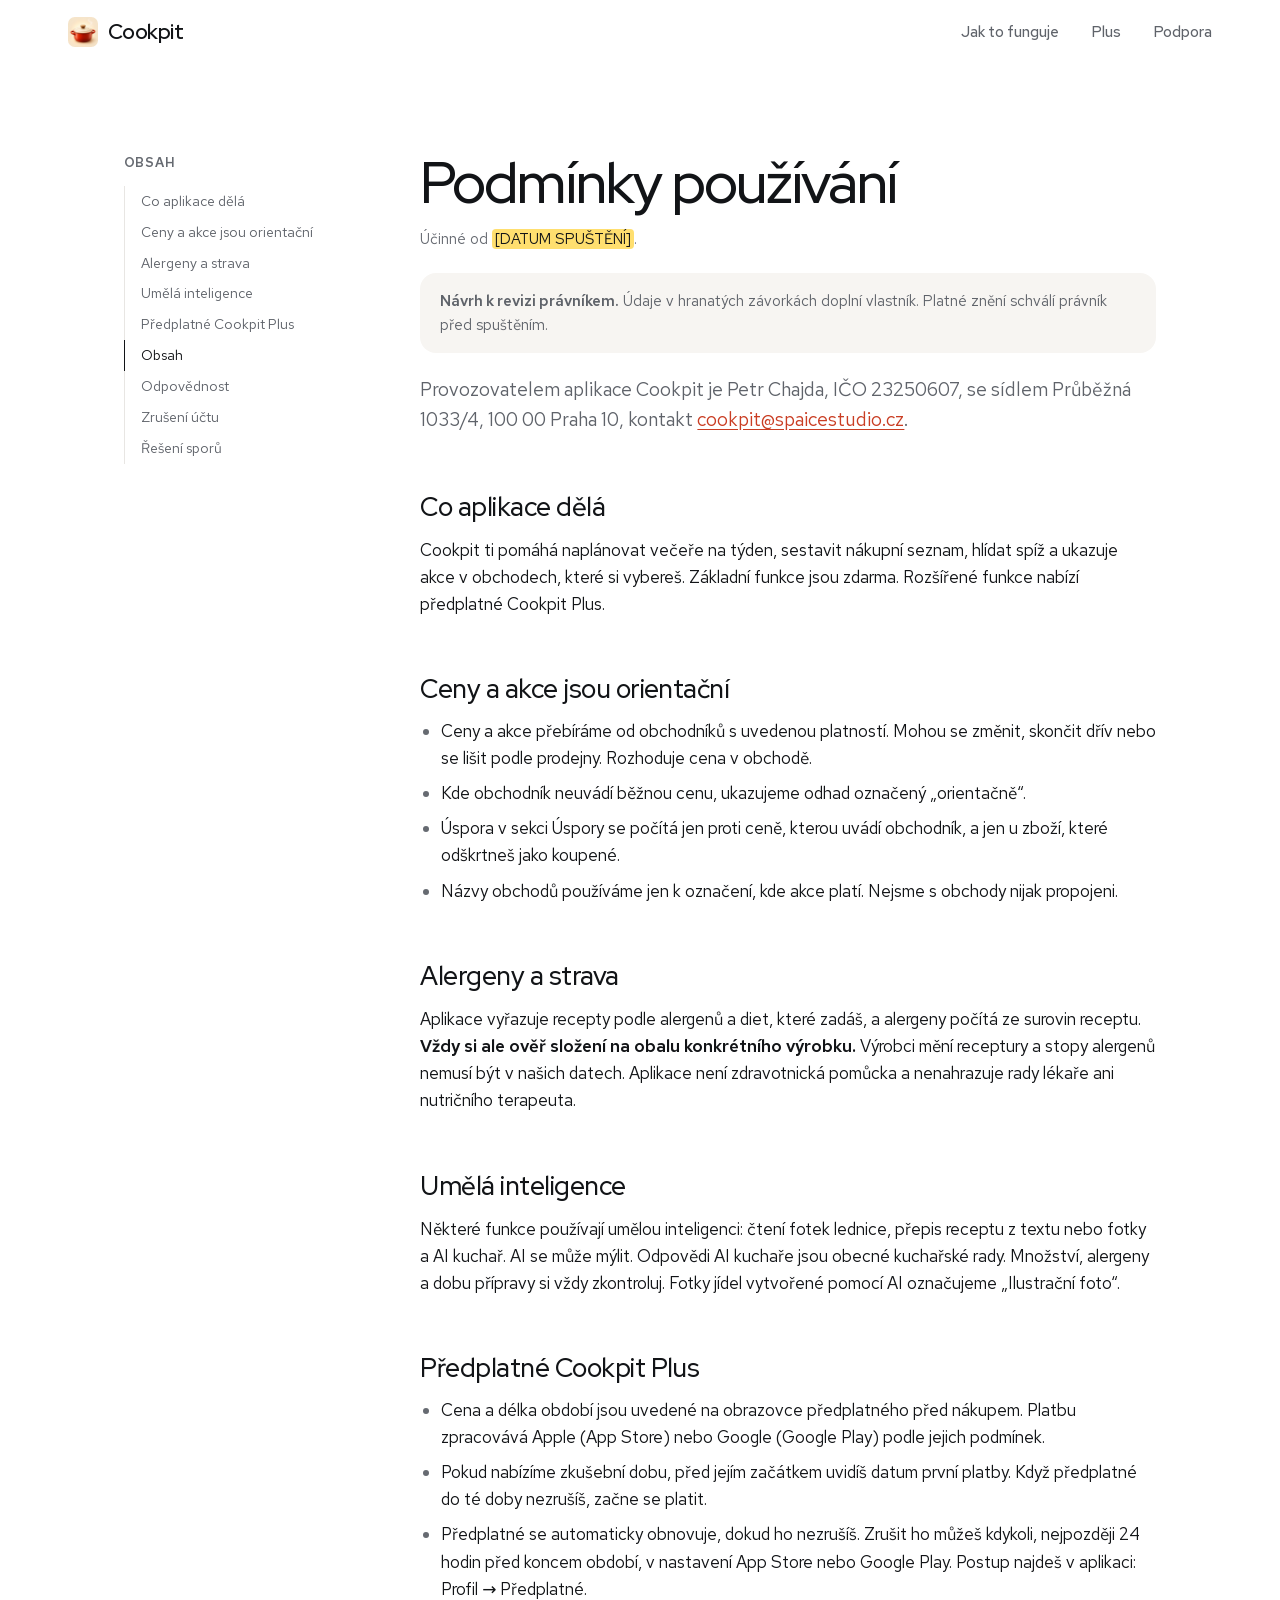
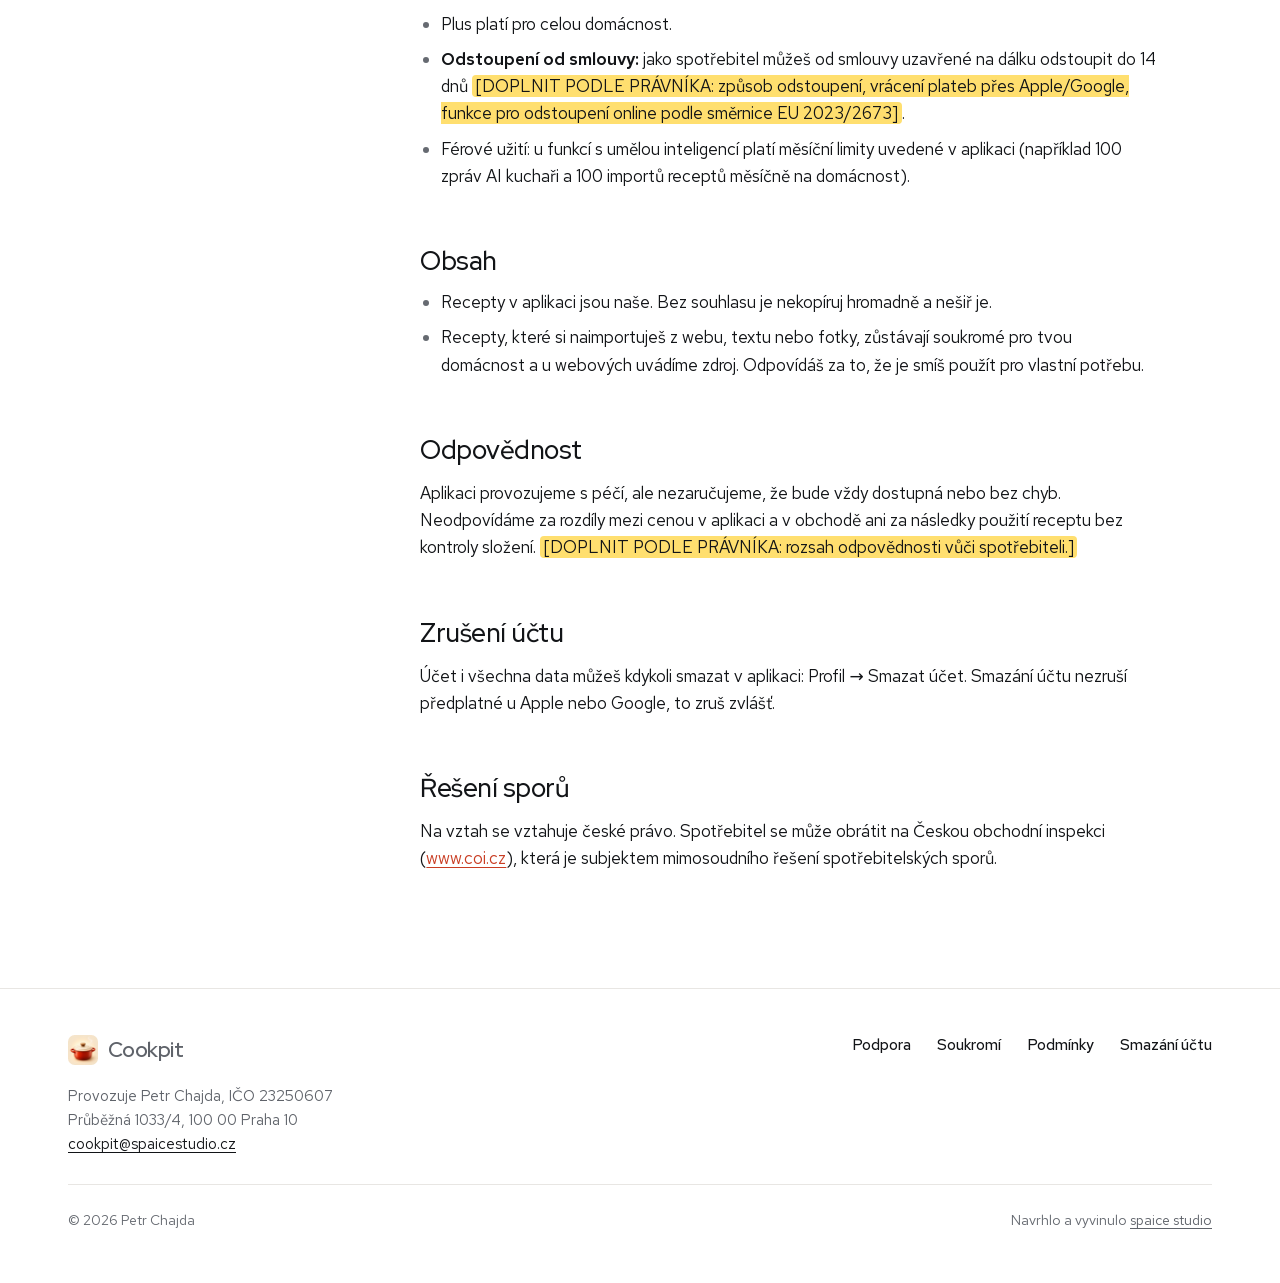
==== podminky/index.html @ e82338ad "Web Cookpitu připravený pro GitHub Pages Úvodní stránka, podpora, soukromí, podmínky, zrušení předpl" ====
<!doctype html>
<html lang="cs">
<head>
  <meta charset="utf-8">
  <meta name="viewport" content="width=device-width, initial-scale=1, viewport-fit=cover">
  <title>Podmínky používání | Cookpit</title>
  <meta name="description" content="Podmínky používání aplikace Cookpit a předplatného Plus.">
  <link rel="canonical" href="https://cookpit.spaicestudio.cz/podminky/">
  <meta name="theme-color" content="#ffffff" media="(prefers-color-scheme: light)">
  <meta name="theme-color" content="#0c0d0f" media="(prefers-color-scheme: dark)">
  <meta property="og:type" content="website">
  <meta property="og:locale" content="cs_CZ">
  <meta property="og:site_name" content="Cookpit">
  <meta property="og:title" content="Podmínky používání | Cookpit">
  <meta property="og:description" content="Podmínky používání aplikace Cookpit a předplatného Plus.">
  <meta property="og:url" content="https://cookpit.spaicestudio.cz/podminky/">
  <meta property="og:image" content="https://cookpit.spaicestudio.cz/assets/img/og.jpg">
  <meta property="og:image:width" content="1200">
  <meta property="og:image:height" content="630">
  <meta name="twitter:card" content="summary_large_image">
  <link rel="icon" href="/favicon.ico" sizes="48x48">
  <link rel="apple-touch-icon" href="/apple-touch-icon.png">
  <link rel="preload" href="/assets/fonts/red-hat-display-latin.woff2" as="font" type="font/woff2" crossorigin>
  <link rel="preload" href="/assets/fonts/red-hat-display-latin-ext.woff2" as="font" type="font/woff2" crossorigin>
  <link rel="stylesheet" href="/assets/css/site.css">
</head>
<body>
  <a class="skip" href="#obsah">Přeskočit na obsah</a>

  <header class="top" data-top>
    <div class="wrap top__in">
      <a class="brand" href="/" aria-label="Cookpit, úvod">
        <img src="/assets/img/app-icon.webp" alt="" width="30" height="30">
        <span>Cookpit</span>
      </a>
      <nav aria-label="Hlavní">
        <a class="hide-sm" href="/#jak">Jak to funguje</a>
        <a class="hide-sm" href="/#plus">Plus</a>
        <a href="/podpora/">Podpora</a>
      </nav>
    </div>
  </header>

  <main id="obsah" class="doc">
    <div class="wrap doc__grid">
      <nav class="toc" aria-label="Obsah stránky">
        <p class="label">Obsah</p>
        <ol><li><a href="#co-aplikace-dela">Co aplikace dělá</a></li><li><a href="#ceny-a-akce-jsou-orientacni">Ceny a akce jsou orientační</a></li><li><a href="#alergeny-a-strava">Alergeny a strava</a></li><li><a href="#umela-inteligence">Umělá inteligence</a></li><li><a href="#predplatne-cookpit-plus">Předplatné Cookpit Plus</a></li><li><a href="#obsah">Obsah</a></li><li><a href="#odpovednost">Odpovědnost</a></li><li><a href="#zruseni-uctu">Zrušení účtu</a></li><li><a href="#reseni-sporu">Řešení sporů</a></li></ol>
      </nav>
      <article>
        <h1>Podmínky používání</h1>
        <p class="meta">Účinné od <mark class="todo">[DATUM SPUŠTĚNÍ]</mark>.</p>
<aside class="draft"><strong>Návrh k revizi právníkem.</strong> Údaje v hranatých závorkách doplní vlastník. Platné znění schválí právník před spuštěním.</aside>
<p class="lead">Provozovatelem aplikace Cookpit je Petr Chajda, IČO 23250607, se sídlem Průběžná 1033/4, 100 00 Praha 10, kontakt <a href="mailto:cookpit@spaicestudio.cz">cookpit@spaicestudio.cz</a>.</p>
<h2 id="co-aplikace-dela">Co aplikace dělá</h2>
<p>Cookpit ti pomáhá naplánovat večeře na týden, sestavit nákupní seznam, hlídat spíž a ukazuje akce v obchodech, které si vybereš. Základní funkce jsou zdarma. Rozšířené funkce nabízí předplatné Cookpit Plus.</p>
<h2 id="ceny-a-akce-jsou-orientacni">Ceny a akce jsou orientační</h2>
<ul><li>Ceny a akce přebíráme od obchodníků s uvedenou platností. Mohou se změnit, skončit dřív nebo se lišit podle prodejny. Rozhoduje cena v obchodě.</li><li>Kde obchodník neuvádí běžnou cenu, ukazujeme odhad označený „orientačně“.</li><li>Úspora v sekci Úspory se počítá jen proti ceně, kterou uvádí obchodník, a jen u zboží, které odškrtneš jako koupené.</li><li>Názvy obchodů používáme jen k označení, kde akce platí. Nejsme s obchody nijak propojeni.</li></ul>
<h2 id="alergeny-a-strava">Alergeny a strava</h2>
<p>Aplikace vyřazuje recepty podle alergenů a diet, které zadáš, a alergeny počítá ze surovin receptu. <strong>Vždy si ale ověř složení na obalu konkrétního výrobku.</strong> Výrobci mění receptury a stopy alergenů nemusí být v našich datech. Aplikace není zdravotnická pomůcka a nenahrazuje rady lékaře ani nutričního terapeuta.</p>
<h2 id="umela-inteligence">Umělá inteligence</h2>
<p>Některé funkce používají umělou inteligenci: čtení fotek lednice, přepis receptu z textu nebo fotky a AI kuchař. AI se může mýlit. Odpovědi AI kuchaře jsou obecné kuchařské rady. Množství, alergeny a dobu přípravy si vždy zkontroluj. Fotky jídel vytvořené pomocí AI označujeme „Ilustrační foto“.</p>
<h2 id="predplatne-cookpit-plus">Předplatné Cookpit Plus</h2>
<ul><li>Cena a délka období jsou uvedené na obrazovce předplatného před nákupem. Platbu zpracovává Apple (App Store) nebo Google (Google Play) podle jejich podmínek.</li><li>Pokud nabízíme zkušební dobu, před jejím začátkem uvidíš datum první platby. Když předplatné do té doby nezrušíš, začne se platit.</li><li>Předplatné se automaticky obnovuje, dokud ho nezrušíš. Zrušit ho můžeš kdykoli, nejpozději 24 hodin před koncem období, v nastavení App Store nebo Google Play. Postup najdeš v aplikaci: Profil → Předplatné.</li><li>Plus platí pro celou domácnost.</li><li><strong>Odstoupení od smlouvy:</strong> jako spotřebitel můžeš od smlouvy uzavřené na dálku odstoupit do 14 dnů <mark class="todo">[DOPLNIT PODLE PRÁVNÍKA: způsob odstoupení, vrácení plateb přes Apple/Google, funkce pro odstoupení online podle směrnice EU 2023/2673]</mark>.</li><li>Férové užití: u funkcí s umělou inteligencí platí měsíční limity uvedené v aplikaci (například 100 zpráv AI kuchaři a 100 importů receptů měsíčně na domácnost).</li></ul>
<h2 id="obsah">Obsah</h2>
<ul><li>Recepty v aplikaci jsou naše. Bez souhlasu je nekopíruj hromadně a nešiř je.</li><li>Recepty, které si naimportuješ z webu, textu nebo fotky, zůstávají soukromé pro tvou domácnost a u webových uvádíme zdroj. Odpovídáš za to, že je smíš použít pro vlastní potřebu.</li></ul>
<h2 id="odpovednost">Odpovědnost</h2>
<p>Aplikaci provozujeme s péčí, ale nezaručujeme, že bude vždy dostupná nebo bez chyb. Neodpovídáme za rozdíly mezi cenou v aplikaci a v obchodě ani za následky použití receptu bez kontroly složení. <mark class="todo">[DOPLNIT PODLE PRÁVNÍKA: rozsah odpovědnosti vůči spotřebiteli.]</mark></p>
<h2 id="zruseni-uctu">Zrušení účtu</h2>
<p>Účet i všechna data můžeš kdykoli smazat v aplikaci: Profil → Smazat účet. Smazání účtu nezruší předplatné u Apple nebo Google, to zruš zvlášť.</p>
<h2 id="reseni-sporu">Řešení sporů</h2>
<p>Na vztah se vztahuje české právo. Spotřebitel se může obrátit na Českou obchodní inspekci (<a href="https://www.coi.cz">www.coi.cz</a>), která je subjektem mimosoudního řešení spotřebitelských sporů.</p>
      </article>
    </div>
  </main>

  <footer class="foot">
    <div class="wrap foot__in">
      <div>
        <a class="brand" href="/"><img src="/assets/img/app-icon.webp" alt="" width="30" height="30" loading="lazy"><span>Cookpit</span></a>
        <address>Provozuje Petr Chajda, IČO 23250607<br>Průběžná 1033/4, 100 00 Praha 10<br><a class="mail" href="mailto:cookpit@spaicestudio.cz">cookpit@spaicestudio.cz</a></address>
      </div>
      <nav aria-label="Patička">
        <ul>
          <li><a href="/podpora/">Podpora</a></li>
          <li><a href="/soukromi/">Soukromí</a></li>
          <li><a href="/podminky/">Podmínky</a></li>
          <li><a href="/smazani-uctu/">Smazání účtu</a></li>
        </ul>
      </nav>
      <p class="made"><span>© 2026 Petr Chajda</span><span>Navrhlo a vyvinulo <a href="https://spaicestudio.cz">spaice studio</a></span></p>
    </div>
  </footer>

  <script src="/assets/js/site.js" defer></script>
</body>
</html>
---- assets/css/site.css ----
/* Cookpit: web aplikace. Barvy, písmo a poloměry přebírá z aplikace (packages/ui/src/tokens.ts). */

@font-face {
  font-family: "Red Hat Display";
  font-style: normal;
  font-weight: 300 900;
  font-display: swap;
  src: url("/assets/fonts/red-hat-display-latin-ext.woff2") format("woff2");
  unicode-range: U+0100-02BA, U+02BD-02C5, U+02C7-02CC, U+02CE-02D7, U+02DD-02FF, U+0304, U+0308, U+0329, U+1D00-1DBF, U+1E00-1E9F, U+1EF2-1EFF, U+2020, U+20A0-20AB, U+20AD-20C4, U+2113, U+2C60-2C7F, U+A720-A7FF;
}
@font-face {
  font-family: "Red Hat Display";
  font-style: normal;
  font-weight: 300 900;
  font-display: swap;
  src: url("/assets/fonts/red-hat-display-latin.woff2") format("woff2");
  unicode-range: U+0000-00FF, U+0131, U+0152-0153, U+02BB-02BC, U+02C6, U+02DA, U+02DC, U+0304, U+0308, U+0329, U+2000-206F, U+20AC, U+2122, U+2191, U+2193, U+2212, U+2215, U+FEFF, U+FFFD;
}
@font-face {
  font-family: "Red Hat Text";
  font-style: normal;
  font-weight: 300 700;
  font-display: swap;
  src: url("/assets/fonts/red-hat-text-latin-ext.woff2") format("woff2");
  unicode-range: U+0100-02BA, U+02BD-02C5, U+02C7-02CC, U+02CE-02D7, U+02DD-02FF, U+0304, U+0308, U+0329, U+1D00-1DBF, U+1E00-1E9F, U+1EF2-1EFF, U+2020, U+20A0-20AB, U+20AD-20C4, U+2113, U+2C60-2C7F, U+A720-A7FF;
}
@font-face {
  font-family: "Red Hat Text";
  font-style: normal;
  font-weight: 300 700;
  font-display: swap;
  src: url("/assets/fonts/red-hat-text-latin.woff2") format("woff2");
  unicode-range: U+0000-00FF, U+0131, U+0152-0153, U+02BB-02BC, U+02C6, U+02DA, U+02DC, U+0304, U+0308, U+0329, U+2000-206F, U+20AC, U+2122, U+2191, U+2193, U+2212, U+2215, U+FEFF, U+FFFD;
}

:root {
  color-scheme: light dark;

  --canvas: #ffffff;
  --subtle: #f7f5f2;
  --muted: #efece8;
  --ink: #121417;
  --ink-2: #5f636a;
  --ink-3: #666a71;
  --line: #e8e6e3;
  --tomato: #e5533a;
  --tomato-text: #c93d23;
  --basil-text: #0b7f52;
  --plus: #5332e6;
  --sale: #ffd338;
  --sale-ink: #121417;
  /* Fotky a úvod jsou tmavé v obou režimech, stejně jako obrazovky aplikace */
  --night: #0c0d0f;
  --night-ink: #f4f4f5;
  --night-ink-2: #c3c6cb;
  --shadow: rgb(18 20 23 / 0.28);

  --display: "Red Hat Display", ui-sans-serif, system-ui, -apple-system, "Segoe UI", sans-serif;
  --text: "Red Hat Text", ui-sans-serif, system-ui, -apple-system, "Segoe UI", sans-serif;
  --ease: cubic-bezier(0.16, 1, 0.3, 1);

  --max: 1240px;
  --pad: clamp(20px, 4vw, 48px);
  --gutter: clamp(12px, 2vw, 24px);
  --radius: 28px;
  --space: clamp(96px, 12vw, 168px);
}

@media (prefers-color-scheme: dark) {
  :root {
    --canvas: #0c0d0f;
    --subtle: #15171a;
    --muted: #1d2024;
    --ink: #f4f4f5;
    --ink-2: #a1a5ab;
    --ink-3: #868a92;
    --line: #2a2d32;
    --tomato: #ff6a4d;
    --tomato-text: #ff8a70;
    --basil-text: #4adba2;
    --plus: #a797ff;
    --shadow: rgb(0 0 0 / 0.6);
  }
}

*, *::before, *::after { box-sizing: border-box; }
html { -webkit-text-size-adjust: 100%; text-size-adjust: 100%; scroll-padding-top: 88px; }
@media (prefers-reduced-motion: no-preference) { html { scroll-behavior: smooth; } }
body {
  margin: 0;
  background: var(--canvas);
  color: var(--ink);
  font-family: var(--text);
  font-size: 1.0625rem;
  line-height: 1.6;
  -webkit-font-smoothing: antialiased;
  -moz-osx-font-smoothing: grayscale;
  font-kerning: normal;
}
img { display: block; max-width: 100%; height: auto; }
h1, h2, h3, p, ul, ol, dl, dd, figure, blockquote { margin: 0; }
ul, ol { padding: 0; }
a { color: inherit; }
:focus-visible { outline: 2px solid var(--tomato); outline-offset: 3px; border-radius: 6px; }
::selection { background: var(--sale); color: var(--sale-ink); }

.wrap { width: 100%; max-width: var(--max); margin-inline: auto; padding-inline: var(--pad); }
.sr-only { position: absolute; width: 1px; height: 1px; padding: 0; margin: -1px; overflow: hidden; clip: rect(0 0 0 0); white-space: nowrap; border: 0; }
.skip {
  position: fixed; left: 12px; top: 12px; z-index: 60;
  padding: 10px 18px; border-radius: 999px;
  background: var(--ink); color: var(--canvas); font-weight: 600; text-decoration: none;
  transform: translateY(-160%); transition: transform .3s var(--ease);
}
.skip:focus { transform: none; }

/* Hlavička */
.top {
  position: sticky; top: 0; z-index: 40;
  background: color-mix(in srgb, var(--canvas) 88%, transparent);
  -webkit-backdrop-filter: saturate(170%) blur(18px);
  backdrop-filter: saturate(170%) blur(18px);
  border-bottom: 1px solid transparent;
  transition: border-color .3s;
}
.top.is-scrolled { border-bottom-color: var(--line); }
.top__in { display: flex; align-items: center; justify-content: space-between; gap: 20px; height: 64px; }
.brand { display: inline-flex; align-items: center; gap: 10px; text-decoration: none; }
.brand img { width: 30px; height: 30px; border-radius: 22.4%; }
.brand span { font-family: var(--display); font-size: 1.3125rem; font-weight: 600; letter-spacing: -0.025em; }
.top nav { display: flex; align-items: center; gap: clamp(18px, 2.6vw, 32px); font-size: 0.9375rem; }
.top nav a { text-decoration: none; color: var(--ink-2); font-weight: 500; transition: color .2s; }
.top nav a:hover, .top nav a[aria-current="page"] { color: var(--ink); }

/* Tlačítka */
.btn {
  display: inline-flex; align-items: center; justify-content: center; gap: 10px;
  min-height: 52px; padding: 0 26px; border-radius: 999px; border: 0;
  font: 600 1rem/1 var(--text);
  text-decoration: none; white-space: nowrap; cursor: pointer;
  transition: transform .2s var(--ease), background-color .2s, color .2s;
}
.btn:active { transform: scale(0.98); }
.btn--light { background: #ffffff; color: #121417; }
.btn--light:hover { background: #e9e9ea; }
.btn--ink { background: var(--ink); color: var(--canvas); }
.btn--ink:hover { background: color-mix(in srgb, var(--ink) 84%, var(--canvas)); }

/* Úvod: telefon s aplikací na stole, text v šeru vlevo */
.hero { padding: 6px var(--gutter) 0; }
.hero__frame {
  position: relative; isolation: isolate; overflow: hidden;
  display: grid; align-items: center;
  max-width: 1440px; margin-inline: auto;
  min-height: clamp(580px, calc(100svh - 82px), 900px);
  border-radius: var(--radius);
  background: var(--night); color: var(--night-ink);
}
.hero__media img {
  position: absolute; inset: 0; z-index: -2;
  width: 100%; height: 100%; object-fit: cover; object-position: 62% 50%;
}
.hero__frame::before {
  content: ""; position: absolute; inset: 0; z-index: -1; pointer-events: none;
  background: linear-gradient(90deg, rgb(12 13 15 / 0.5) 0%, rgb(12 13 15 / 0.22) 36%, rgb(12 13 15 / 0) 52%);
}
.hero__copy { max-width: min(54%, 720px); padding: clamp(40px, 6vw, 96px) clamp(20px, 3vw, 48px) clamp(40px, 6vw, 96px) clamp(40px, 6vw, 96px); }
.hero h1 {
  font-family: var(--display); font-weight: 500;
  font-size: clamp(2.75rem, 4.9vw, 4.75rem); line-height: 1.04; letter-spacing: -0.04em;
}
/* Jediný výrazný prvek webu: cenovka z letáku, stejná žlutá jako u akcí v aplikaci */
.hero mark {
  display: inline-block; white-space: nowrap;
  padding: 0.02em 0.13em 0.08em; margin-inline: -0.03em;
  border-radius: 0.13em; line-height: 0.98;
  background: var(--sale); color: var(--sale-ink);
}
.hero__lead { max-width: 31rem; margin-top: 26px; color: var(--night-ink-2); font-size: clamp(1.0625rem, 1.35vw, 1.25rem); line-height: 1.55; }
.hero__cta { display: flex; flex-wrap: wrap; align-items: center; gap: 14px 24px; margin-top: 38px; }
.soon { color: #a1a5ab; font-size: 0.9375rem; font-weight: 500; }

/* Sekce */
.section { padding-top: var(--space); }
.head { max-width: 44rem; }
.head h2 {
  font-family: var(--display); font-weight: 500;
  font-size: clamp(2.1rem, 4.2vw, 3.5rem); line-height: 1.04; letter-spacing: -0.035em; text-wrap: balance;
}
.head p { margin-top: 18px; color: var(--ink-2); font-size: clamp(1.0625rem, 1.3vw, 1.1875rem); max-width: 38rem; }
.label { font-size: 0.8125rem; font-weight: 600; letter-spacing: 0.06em; text-transform: uppercase; color: var(--ink-3); }

/* Telefon kolem skutečných obrazovek aplikace (iPhone, 1206 × 2622) */
.phone {
  --w: 300px;
  position: relative; width: var(--w); flex: none;
  padding: calc(var(--w) * 0.027);
  border-radius: calc(var(--w) * 0.163);
  background: #08090a;
  box-shadow: 0 0 0 1.5px #3c4046, 0 0 0 3px #15171a, 0 44px 70px -44px var(--shadow);
}
.phone__screen { position: relative; overflow: hidden; aspect-ratio: 900 / 1957; border-radius: calc(var(--w) * 0.137); background: var(--night); }
.phone__screen img { position: absolute; inset: 0; width: 100%; height: 100%; object-fit: cover; }
.phone__screen::after {
  content: ""; position: absolute; top: 1.3%; left: 50%; z-index: 2;
  width: 31%; height: 4.1%; border-radius: 999px; background: #000; transform: translateX(-50%);
}

/* Od letáku k talíři: telefon stojí, obrazovky se mění podle textu */
.flow__grid {
  display: grid; grid-template-columns: minmax(0, 5fr) minmax(0, 6fr);
  gap: clamp(40px, 7vw, 120px); margin-top: clamp(24px, 4vw, 48px);
}
.flow__device {
  --w: min(clamp(250px, 23vw, 316px), calc((100svh - 150px) / 2.25));
  position: sticky; top: max(84px, calc(50svh - var(--w) * 1.12));
  align-self: start; justify-self: center; margin-block: 8vh;
}
.flow__device .phone__screen img { opacity: 0; transition: opacity .6s var(--ease); }
.flow__device .phone__screen img.is-active { opacity: 1; }
.flow__steps { list-style: none; }
.flow__step { min-height: 82svh; display: flex; flex-direction: column; justify-content: center; padding-block: 6vh; }
.flow__step h3 {
  margin-top: 14px; max-width: 18ch;
  font-family: var(--display); font-weight: 500;
  font-size: clamp(1.8rem, 3vw, 2.6rem); line-height: 1.08; letter-spacing: -0.03em; text-wrap: balance;
}
.flow__step p { margin-top: 18px; max-width: 34rem; color: var(--ink-2); font-size: 1.125rem; }
.flow__step .note { margin-top: 22px; padding-top: 18px; border-top: 1px solid var(--line); color: var(--ink-3); font-size: 0.9375rem; max-width: 34rem; }
.flow__shot { display: none; }

/* Během týdne: seznam s 3D objekty z aplikace */
.more__grid { display: grid; grid-template-columns: minmax(0, 4fr) minmax(0, 7fr); gap: clamp(32px, 6vw, 96px); align-items: start; }
.more .head { position: sticky; top: 112px; }
.more__list { list-style: none; border-top: 1px solid var(--line); }
.more__list li {
  display: grid; grid-template-columns: 72px minmax(0, 1fr) auto; column-gap: 24px; align-items: start;
  padding-block: 26px; border-bottom: 1px solid var(--line);
}
.more__list img { width: 72px; height: 72px; margin-top: -4px; }
.more__list h3 { font-family: var(--display); font-size: 1.3125rem; font-weight: 500; letter-spacing: -0.015em; line-height: 1.3; }
.more__list p { margin-top: 6px; color: var(--ink-2); }
.tier { padding-top: 4px; font-size: 0.8125rem; font-weight: 600; letter-spacing: 0.02em; color: var(--ink-3); white-space: nowrap; }
.tier--plus { color: var(--plus); }

/* Obchody: jen názvy, bez log (loga jen se svolením vlastníka značky) */
.chains {
  list-style: none; display: flex; flex-wrap: wrap; gap: 0.06em 0.62em;
  margin-top: clamp(28px, 4vw, 44px);
  font-family: var(--display); font-weight: 300; font-size: clamp(1.9rem, 4.6vw, 4rem); line-height: 1.16; letter-spacing: -0.03em;
}
.chains li { white-space: nowrap; }
.chains li:nth-child(even) { color: var(--ink-3); }
.fine { margin-top: 26px; max-width: 46rem; color: var(--ink-3); font-size: 0.9375rem; }
.fine a { color: var(--ink-2); text-underline-offset: 3px; }

/* Zdarma a Plus */
.plans__grid { display: grid; grid-template-columns: repeat(2, minmax(0, 1fr)); gap: 16px; margin-top: clamp(36px, 5vw, 56px); }
.plan { padding: clamp(28px, 3.4vw, 44px); border-radius: var(--radius); border: 1px solid var(--line); }
.plan--plus { background: var(--subtle); border-color: transparent; }
.plan h3 { font-family: var(--display); font-size: 1.5rem; font-weight: 600; letter-spacing: -0.02em; }
.plan--plus h3 { color: var(--plus); }
.plan__price { margin-top: 14px; font-family: var(--display); font-weight: 300; font-size: clamp(2.4rem, 4vw, 3.25rem); line-height: 1; letter-spacing: -0.04em; }
.plan__price small { font-family: var(--text); font-size: 1rem; font-weight: 500; letter-spacing: 0; color: var(--ink-2); margin-left: 6px; }
.plan__alt { margin-top: 10px; color: var(--ink-2); font-size: 0.9375rem; }
.plan ul { list-style: none; margin-top: 26px; border-top: 1px solid var(--line); }
.plan li { position: relative; padding: 12px 0 12px 28px; border-bottom: 1px solid var(--line); }
.plan li::before {
  content: ""; position: absolute; left: 2px; top: 1.15em; width: 12px; height: 7px;
  border-left: 2px solid var(--basil-text); border-bottom: 2px solid var(--basil-text);
  transform: rotate(-45deg);
}

/* Soukromí */
.privacy__list { list-style: none; display: grid; grid-template-columns: repeat(4, minmax(0, 1fr)); margin-top: clamp(32px, 4vw, 48px); border-top: 1px solid var(--line); }
.privacy__list li { padding: 24px 24px 0 0; color: var(--ink-2); }
.privacy__list li + li { padding-left: 24px; border-left: 1px solid var(--line); }
.privacy__list strong { display: block; margin-bottom: 8px; font-family: var(--display); font-size: 1.1875rem; font-weight: 500; letter-spacing: -0.01em; color: var(--ink); }
.more-link { display: inline-flex; align-items: center; gap: 8px; margin-top: 36px; font-weight: 600; text-decoration: none; color: var(--ink); }
.more-link::after { content: "→"; transition: transform .25s var(--ease); }
.more-link:hover::after { transform: translateX(4px); }

/* Závěr: stůl s týdenním plánem */
.closing { padding: var(--space) var(--gutter) 0; }
.closing__frame {
  position: relative; isolation: isolate; overflow: hidden;
  max-width: 1440px; margin-inline: auto; min-height: clamp(460px, 56vw, 720px);
  display: grid; align-items: center;
  border-radius: var(--radius); background: var(--night); color: var(--night-ink);
}
.closing__frame > img { position: absolute; inset: 0; z-index: -2; width: 100%; height: 100%; object-fit: cover; object-position: 60% 50%; }
.closing__frame::before {
  content: ""; position: absolute; inset: 0; z-index: -1; pointer-events: none;
  background: linear-gradient(90deg, rgb(12 13 15 / 0.62) 0%, rgb(12 13 15 / 0.3) 40%, rgb(12 13 15 / 0) 58%);
}
.closing__copy { max-width: min(46%, 560px); padding: clamp(36px, 6vw, 88px); }
.closing__icon { width: 84px; height: 84px; border-radius: 22.4%; box-shadow: 0 18px 40px -16px rgb(0 0 0 / 0.7); }
.closing h2 { margin-top: 28px; font-family: var(--display); font-weight: 500; font-size: clamp(2rem, 3.8vw, 3.25rem); line-height: 1.05; letter-spacing: -0.035em; text-wrap: balance; }
.closing p { margin-top: 16px; color: var(--night-ink-2); font-size: 1.125rem; max-width: 26rem; }

/* Patička */
.foot { margin-top: clamp(72px, 9vw, 120px); border-top: 1px solid var(--line); padding-block: 44px 52px; color: var(--ink-2); font-size: 0.9375rem; }
.foot__in { display: grid; grid-template-columns: minmax(0, 1.3fr) minmax(0, 1fr); gap: 28px 40px; }
.foot nav ul { list-style: none; display: flex; flex-wrap: wrap; justify-content: flex-end; gap: 10px 26px; }
.foot nav a { color: var(--ink); font-weight: 500; text-decoration: none; }
.foot nav a:hover { color: var(--tomato-text); }
.foot address { margin-top: 12px; font-style: normal; }
.foot a.mail { color: var(--ink); text-underline-offset: 3px; }
.foot .made { grid-column: 1 / -1; display: flex; flex-wrap: wrap; justify-content: space-between; gap: 8px 24px; padding-top: 24px; border-top: 1px solid var(--line); color: var(--ink-3); font-size: 0.875rem; }
.foot .made a { color: var(--ink-2); text-underline-offset: 3px; }

/* Dokumenty: podpora, soukromí, podmínky, smazání účtu */
.doc { padding-top: clamp(40px, 7vw, 88px); }
.doc__grid { display: grid; grid-template-columns: minmax(0, 220px) minmax(0, 46rem); gap: clamp(32px, 6vw, 96px); justify-content: center; }
.doc__grid--single { grid-template-columns: minmax(0, 46rem); }
.toc { position: sticky; top: 104px; align-self: start; font-size: 0.875rem; }
.toc p { margin-bottom: 12px; }
.toc ol { list-style: none; border-left: 1px solid var(--line); }
.toc a { display: block; padding: 6px 0 6px 16px; margin-left: -1px; border-left: 1px solid transparent; color: var(--ink-2); text-decoration: none; line-height: 1.35; }
.toc a:hover { color: var(--ink); }
.toc a[aria-current="true"] { color: var(--ink); border-left-color: var(--ink); }
.doc h1 { font-family: var(--display); font-weight: 500; font-size: clamp(2.3rem, 5vw, 3.6rem); line-height: 1.04; letter-spacing: -0.035em; text-wrap: balance; }
.doc .meta { margin-top: 14px; color: var(--ink-3); font-size: 0.9375rem; }
.doc .lead { margin-top: 22px; color: var(--ink-2); font-size: 1.1875rem; }
.doc article h2 { margin-top: 56px; font-family: var(--display); font-size: 1.625rem; font-weight: 500; letter-spacing: -0.02em; line-height: 1.2; }
.doc article h3 { margin-top: 30px; font-family: var(--display); font-size: 1.1875rem; font-weight: 600; letter-spacing: -0.01em; }
.doc article p { margin-top: 14px; }
.doc article ul, .doc article ol { margin-top: 12px; padding-left: 1.3rem; }
.doc article li { margin-top: 8px; }
.doc article li::marker { color: var(--ink-3); }
.doc article a { color: var(--tomato-text); text-underline-offset: 3px; }
.doc strong { font-weight: 600; }
.summary { margin-top: 30px; padding: 26px 28px; border-radius: 22px; background: var(--subtle); }
.doc article .summary h2 { margin-top: 0; font-size: 1.1875rem; font-weight: 600; }
.summary ul { margin-top: 10px; }
.table { margin-top: 18px; overflow-x: auto; }
.table table { width: 100%; min-width: 600px; border-collapse: collapse; font-size: 0.9375rem; line-height: 1.5; }
.table th, .table td { text-align: left; vertical-align: top; padding: 14px 16px 14px 0; border-bottom: 1px solid var(--line); }
.table thead th { font-size: 0.8125rem; font-weight: 600; letter-spacing: 0.02em; color: var(--ink-3); }
.table tbody th { font-weight: 600; width: 24%; }
.contact {
  display: flex; flex-wrap: wrap; align-items: center; justify-content: space-between; gap: 18px;
  margin-top: 30px; padding: 26px 28px; border-radius: 22px; border: 1px solid var(--line);
}
.contact strong { display: block; font-family: var(--display); font-size: 1.375rem; font-weight: 500; letter-spacing: -0.01em; }
.contact span { color: var(--ink-2); font-size: 0.9375rem; }
.doc article .contact a.btn { color: var(--canvas); text-decoration: none; }
.path { font-weight: 600; }
/* Návrh textu: upozornění a místa k doplnění, dokud texty neschválí právník */
.draft { margin-top: 22px; padding: 16px 20px; border-radius: 16px; background: var(--subtle); color: var(--ink-2); font-size: 0.9375rem; }
.doc mark.todo { padding: 0 0.2em; border-radius: 4px; background: color-mix(in srgb, var(--sale) 72%, transparent); color: var(--sale-ink); }

.faq { margin-top: 18px; border-top: 1px solid var(--line); }
.faq details { border-bottom: 1px solid var(--line); }
.faq summary {
  position: relative; list-style: none; cursor: pointer;
  padding: 20px 44px 20px 0;
  font-family: var(--display); font-size: 1.1875rem; font-weight: 500; letter-spacing: -0.01em;
}
.faq summary::-webkit-details-marker { display: none; }
.faq summary::after {
  content: ""; position: absolute; right: 8px; top: 50%; width: 9px; height: 9px;
  border-right: 2px solid var(--ink-3); border-bottom: 2px solid var(--ink-3);
  transform: translateY(-70%) rotate(45deg); transition: transform .25s var(--ease);
}
.faq details[open] summary::after { transform: translateY(-25%) rotate(-135deg); }
.faq details > div { padding-bottom: 22px; color: var(--ink-2); }
.faq details > div > :first-child { margin-top: 0; }

/* Pozvánka a sdílený recept otevřené bez aplikace */
.handoff { padding-top: clamp(48px, 9vw, 120px); }
.handoff__in { max-width: 36rem; margin-inline: auto; text-align: center; }
.handoff .art { width: 160px; height: 160px; margin: 0 auto 8px; }
.handoff h1 { font-family: var(--display); font-weight: 500; font-size: clamp(2.1rem, 5vw, 3rem); line-height: 1.06; letter-spacing: -0.035em; text-wrap: balance; }
.handoff p { margin-top: 16px; color: var(--ink-2); font-size: 1.125rem; }
.code {
  display: inline-flex; align-items: center; gap: 14px; margin-top: 28px;
  padding: 8px 8px 8px 22px; border-radius: 999px; background: var(--subtle);
  font-family: ui-monospace, "SF Mono", Menlo, monospace; font-size: 1.25rem; letter-spacing: 0.08em;
}
.code button {
  min-height: 40px; padding: 0 16px; border: 0; border-radius: 999px; cursor: pointer;
  background: var(--ink); color: var(--canvas); font: 600 0.875rem/1 var(--text); letter-spacing: 0;
}
.handoff ol { margin: 32px auto 0; max-width: 26rem; text-align: left; padding-left: 1.3rem; color: var(--ink-2); }
.handoff li { margin-top: 10px; }
.handoff .more-link { margin-top: 32px; }

/* Tablet a menší: text nad fotkou */
@media (max-width: 1023px) {
  .hero__frame { display: flex; flex-direction: column; min-height: 0; }
  .hero__frame::before { display: none; }
  .hero__copy { order: -1; max-width: 40rem; padding: clamp(36px, 7vw, 56px) clamp(24px, 6vw, 48px) 8px; }
  .hero__media { position: relative; display: block; aspect-ratio: 16 / 10; }
  .hero__media img { z-index: 0; object-position: 84% 50%; }
  .hero__media::after {
    content: ""; position: absolute; inset: 0 0 auto; height: 30%;
    background: linear-gradient(180deg, var(--night), rgb(12 13 15 / 0));
  }
  .flow__grid { grid-template-columns: minmax(0, 1fr); }
  .flow__device { display: none; }
  .flow__step { min-height: 0; padding-block: 28px 44px; }
  .flow__shot { display: flex; justify-content: center; width: 100%; margin-bottom: 36px; padding: 40px 0; border-radius: var(--radius); background: var(--subtle); }
  .flow__shot .phone { --w: min(270px, 64vw); }
  .more__grid { grid-template-columns: minmax(0, 1fr); }
  .more .head { position: static; }
  .privacy__list { grid-template-columns: repeat(2, minmax(0, 1fr)); }
  .privacy__list li { padding: 22px 22px 22px 0; border-bottom: 1px solid var(--line); }
  .privacy__list li + li { padding-left: 0; border-left: 0; }
  .privacy__list li:nth-child(even) { padding-left: 22px; border-left: 1px solid var(--line); }
  .closing__frame { display: flex; flex-direction: column; min-height: 0; }
  .closing__frame::before { display: none; }
  .closing__frame > img { position: relative; inset: auto; z-index: 0; aspect-ratio: 16 / 10; height: auto; object-position: 66% 50%; }
  .closing__copy { order: -1; max-width: 36rem; padding: clamp(36px, 7vw, 56px) clamp(24px, 6vw, 48px) 32px; }
  .doc__grid { grid-template-columns: minmax(0, 1fr); }
  .toc { position: static; padding: 18px 20px; border-radius: 18px; background: var(--subtle); }
  .toc ol { border-left: 0; columns: 2; column-gap: 20px; }
  .toc a { padding: 5px 0; border-left: 0; }
}

@media (max-width: 639px) {
  .hero__media { aspect-ratio: 4 / 5; }
  .hero__media img { object-position: 50% 42%; }
  .hero__cta .btn { flex: 1 1 100%; }
  .soon { flex: 1 1 100%; text-align: center; }
  .top nav .hide-sm { display: none; }
  .more__list li { grid-template-columns: 56px minmax(0, 1fr); column-gap: 18px; }
  .more__list img { width: 56px; height: 56px; }
  .more__list .tier { grid-column: 2; padding-top: 10px; }
  .plans__grid { grid-template-columns: minmax(0, 1fr); }
  .privacy__list { grid-template-columns: minmax(0, 1fr); }
  .privacy__list li:nth-child(even) { padding-left: 0; border-left: 0; }
  .closing__frame > img { aspect-ratio: 4 / 3; object-position: 62% 50%; }
  .foot__in { grid-template-columns: minmax(0, 1fr); }
  .foot nav ul { justify-content: flex-start; }
  .toc ol { columns: 1; }
  .contact .btn { width: 100%; }
}
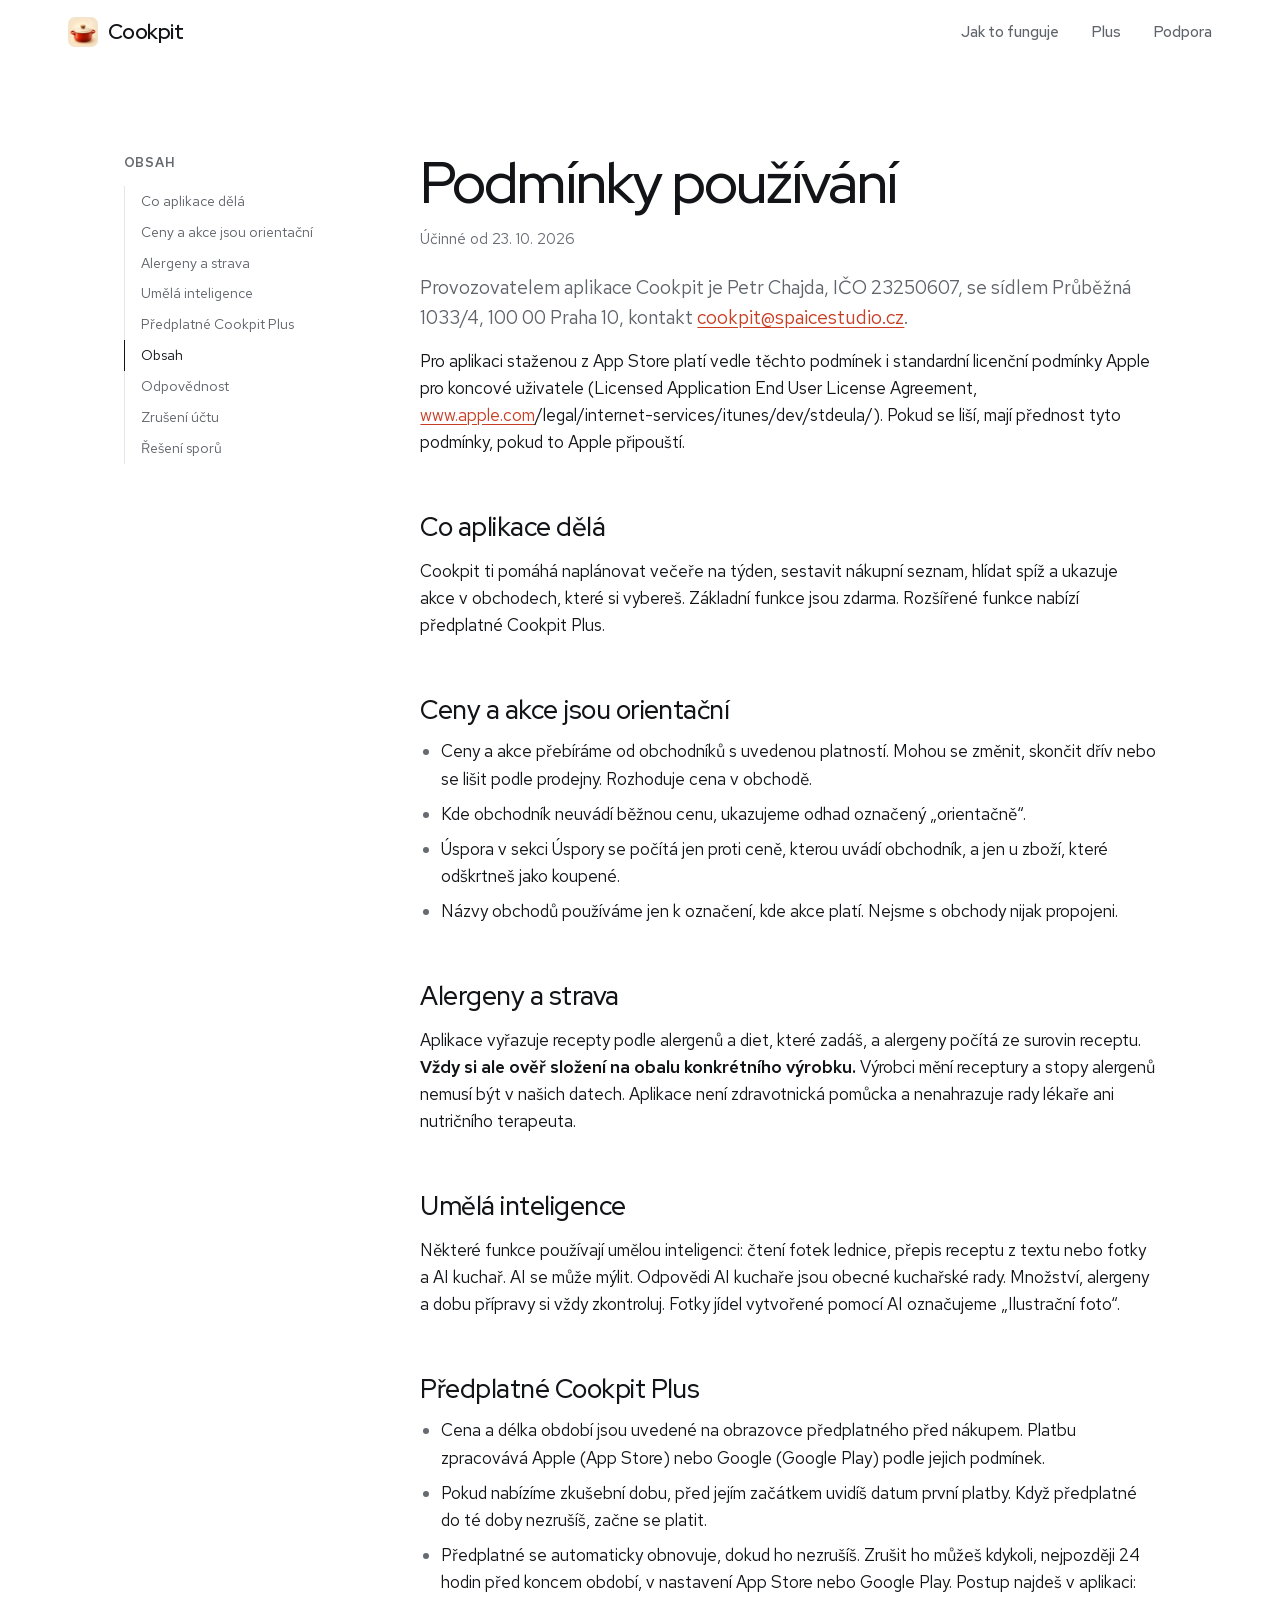
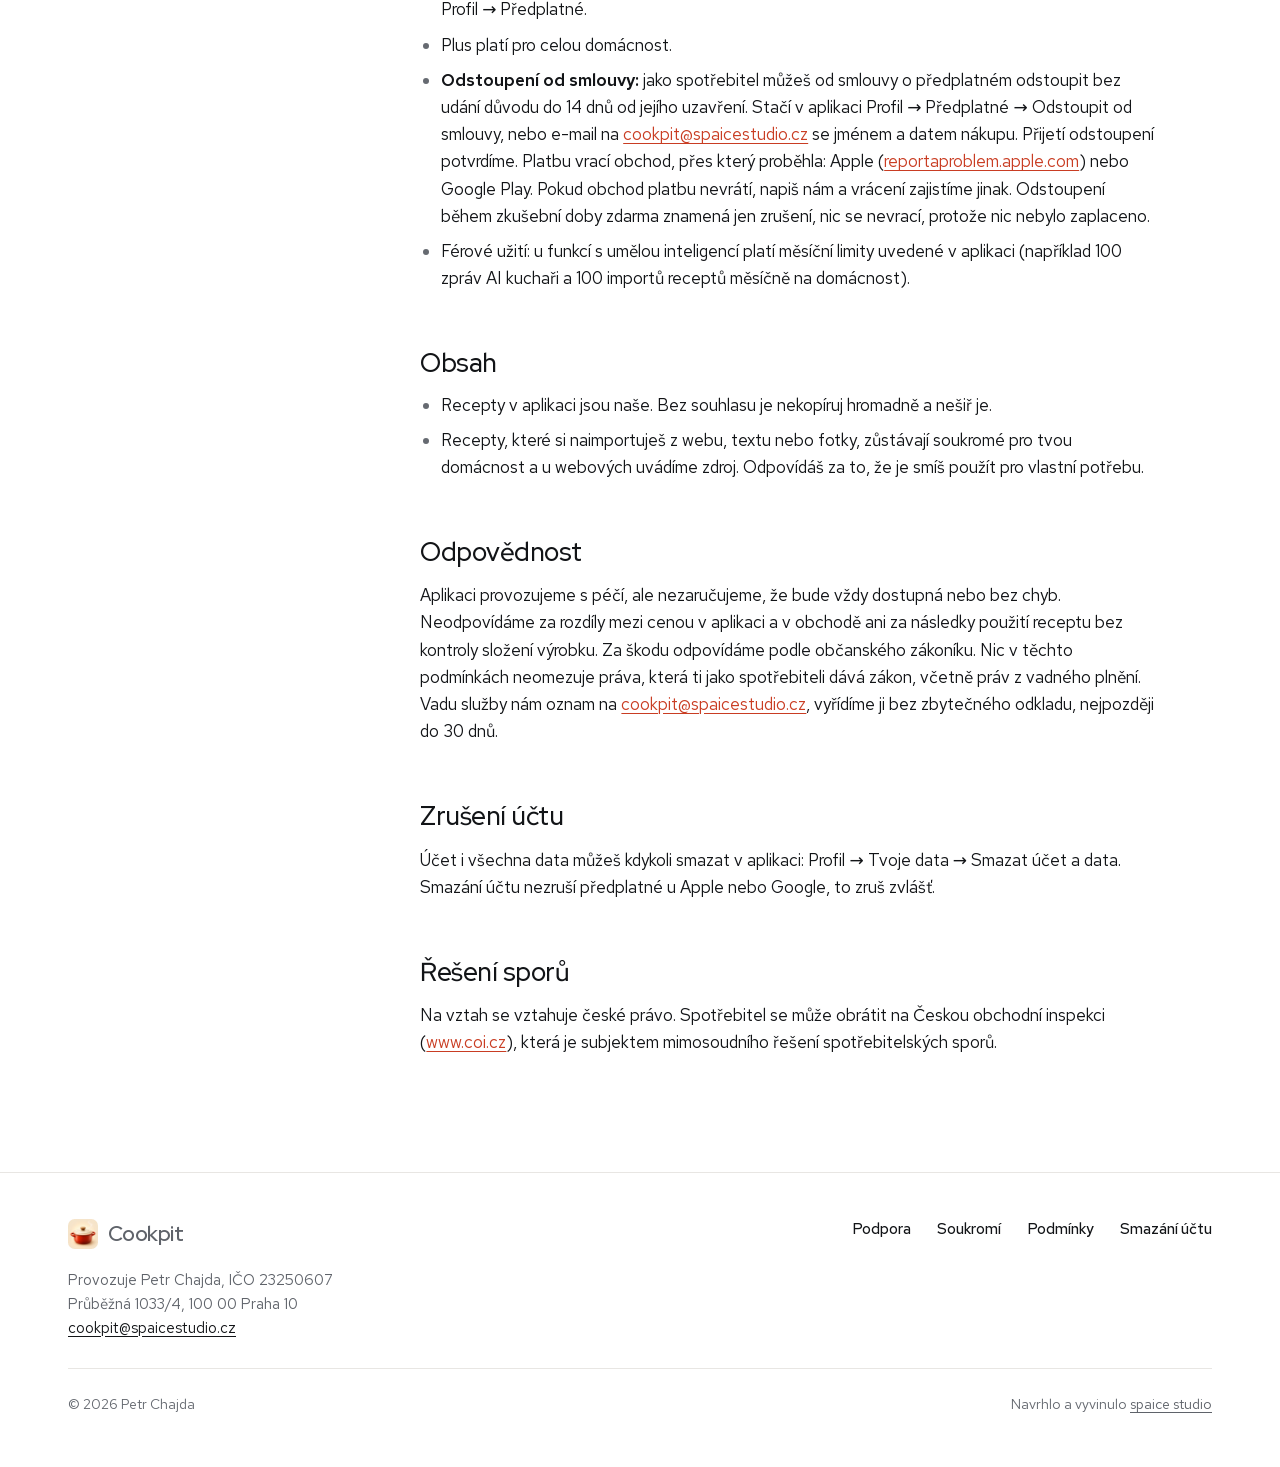
==== commit dde516d9: "Právní stránky z hotových textů aplikace, správné cesty v Profilu Zásady, podmínky a zrušení předpla" ====
--- a/podminky/index.html
+++ b/podminky/index.html
@@ -25,6 +25,7 @@
   <link rel="stylesheet" href="/assets/css/site.css">
 </head>
 <body>
+<!--email_off-->
   <a class="skip" href="#obsah">Přeskočit na obsah</a>
 
   <header class="top" data-top>
@@ -49,9 +50,9 @@
       </nav>
       <article>
         <h1>Podmínky používání</h1>
-        <p class="meta">Účinné od <mark class="todo">[DATUM SPUŠTĚNÍ]</mark>.</p>
-<aside class="draft"><strong>Návrh k revizi právníkem.</strong> Údaje v hranatých závorkách doplní vlastník. Platné znění schválí právník před spuštěním.</aside>
+        <p class="meta">Účinné od 23. 10. 2026</p>
 <p class="lead">Provozovatelem aplikace Cookpit je Petr Chajda, IČO 23250607, se sídlem Průběžná 1033/4, 100 00 Praha 10, kontakt <a href="mailto:cookpit@spaicestudio.cz">cookpit@spaicestudio.cz</a>.</p>
+<p>Pro aplikaci staženou z App Store platí vedle těchto podmínek i standardní licenční podmínky Apple pro koncové uživatele (Licensed Application End User License Agreement, <a href="https://www.apple.com">www.apple.com</a>/legal/internet-services/itunes/dev/stdeula/). Pokud se liší, mají přednost tyto podmínky, pokud to Apple připouští.</p>
 <h2 id="co-aplikace-dela">Co aplikace dělá</h2>
 <p>Cookpit ti pomáhá naplánovat večeře na týden, sestavit nákupní seznam, hlídat spíž a ukazuje akce v obchodech, které si vybereš. Základní funkce jsou zdarma. Rozšířené funkce nabízí předplatné Cookpit Plus.</p>
 <h2 id="ceny-a-akce-jsou-orientacni">Ceny a akce jsou orientační</h2>
@@ -61,13 +62,13 @@
 <h2 id="umela-inteligence">Umělá inteligence</h2>
 <p>Některé funkce používají umělou inteligenci: čtení fotek lednice, přepis receptu z textu nebo fotky a AI kuchař. AI se může mýlit. Odpovědi AI kuchaře jsou obecné kuchařské rady. Množství, alergeny a dobu přípravy si vždy zkontroluj. Fotky jídel vytvořené pomocí AI označujeme „Ilustrační foto“.</p>
 <h2 id="predplatne-cookpit-plus">Předplatné Cookpit Plus</h2>
-<ul><li>Cena a délka období jsou uvedené na obrazovce předplatného před nákupem. Platbu zpracovává Apple (App Store) nebo Google (Google Play) podle jejich podmínek.</li><li>Pokud nabízíme zkušební dobu, před jejím začátkem uvidíš datum první platby. Když předplatné do té doby nezrušíš, začne se platit.</li><li>Předplatné se automaticky obnovuje, dokud ho nezrušíš. Zrušit ho můžeš kdykoli, nejpozději 24 hodin před koncem období, v nastavení App Store nebo Google Play. Postup najdeš v aplikaci: Profil → Předplatné.</li><li>Plus platí pro celou domácnost.</li><li><strong>Odstoupení od smlouvy:</strong> jako spotřebitel můžeš od smlouvy uzavřené na dálku odstoupit do 14 dnů <mark class="todo">[DOPLNIT PODLE PRÁVNÍKA: způsob odstoupení, vrácení plateb přes Apple/Google, funkce pro odstoupení online podle směrnice EU 2023/2673]</mark>.</li><li>Férové užití: u funkcí s umělou inteligencí platí měsíční limity uvedené v aplikaci (například 100 zpráv AI kuchaři a 100 importů receptů měsíčně na domácnost).</li></ul>
+<ul><li>Cena a délka období jsou uvedené na obrazovce předplatného před nákupem. Platbu zpracovává Apple (App Store) nebo Google (Google Play) podle jejich podmínek.</li><li>Pokud nabízíme zkušební dobu, před jejím začátkem uvidíš datum první platby. Když předplatné do té doby nezrušíš, začne se platit.</li><li>Předplatné se automaticky obnovuje, dokud ho nezrušíš. Zrušit ho můžeš kdykoli, nejpozději 24 hodin před koncem období, v nastavení App Store nebo Google Play. Postup najdeš v aplikaci: Profil → Předplatné.</li><li>Plus platí pro celou domácnost.</li><li><strong>Odstoupení od smlouvy:</strong> jako spotřebitel můžeš od smlouvy o předplatném odstoupit bez udání důvodu do 14 dnů od jejího uzavření. Stačí v aplikaci Profil → Předplatné → Odstoupit od smlouvy, nebo e-mail na <a href="mailto:cookpit@spaicestudio.cz">cookpit@spaicestudio.cz</a> se jménem a datem nákupu. Přijetí odstoupení potvrdíme. Platbu vrací obchod, přes který proběhla: Apple (<a href="https://reportaproblem.apple.com">reportaproblem.apple.com</a>) nebo Google Play. Pokud obchod platbu nevrátí, napiš nám a vrácení zajistíme jinak. Odstoupení během zkušební doby zdarma znamená jen zrušení, nic se nevrací, protože nic nebylo zaplaceno.</li><li>Férové užití: u funkcí s umělou inteligencí platí měsíční limity uvedené v aplikaci (například 100 zpráv AI kuchaři a 100 importů receptů měsíčně na domácnost).</li></ul>
 <h2 id="obsah">Obsah</h2>
 <ul><li>Recepty v aplikaci jsou naše. Bez souhlasu je nekopíruj hromadně a nešiř je.</li><li>Recepty, které si naimportuješ z webu, textu nebo fotky, zůstávají soukromé pro tvou domácnost a u webových uvádíme zdroj. Odpovídáš za to, že je smíš použít pro vlastní potřebu.</li></ul>
 <h2 id="odpovednost">Odpovědnost</h2>
-<p>Aplikaci provozujeme s péčí, ale nezaručujeme, že bude vždy dostupná nebo bez chyb. Neodpovídáme za rozdíly mezi cenou v aplikaci a v obchodě ani za následky použití receptu bez kontroly složení. <mark class="todo">[DOPLNIT PODLE PRÁVNÍKA: rozsah odpovědnosti vůči spotřebiteli.]</mark></p>
+<p>Aplikaci provozujeme s péčí, ale nezaručujeme, že bude vždy dostupná nebo bez chyb. Neodpovídáme za rozdíly mezi cenou v aplikaci a v obchodě ani za následky použití receptu bez kontroly složení výrobku. Za škodu odpovídáme podle občanského zákoníku. Nic v těchto podmínkách neomezuje práva, která ti jako spotřebiteli dává zákon, včetně práv z vadného plnění. Vadu služby nám oznam na <a href="mailto:cookpit@spaicestudio.cz">cookpit@spaicestudio.cz</a>, vyřídíme ji bez zbytečného odkladu, nejpozději do 30 dnů.</p>
 <h2 id="zruseni-uctu">Zrušení účtu</h2>
-<p>Účet i všechna data můžeš kdykoli smazat v aplikaci: Profil → Smazat účet. Smazání účtu nezruší předplatné u Apple nebo Google, to zruš zvlášť.</p>
+<p>Účet i všechna data můžeš kdykoli smazat v aplikaci: Profil → Tvoje data → Smazat účet a data. Smazání účtu nezruší předplatné u Apple nebo Google, to zruš zvlášť.</p>
 <h2 id="reseni-sporu">Řešení sporů</h2>
 <p>Na vztah se vztahuje české právo. Spotřebitel se může obrátit na Českou obchodní inspekci (<a href="https://www.coi.cz">www.coi.cz</a>), která je subjektem mimosoudního řešení spotřebitelských sporů.</p>
       </article>
@@ -93,5 +94,6 @@
   </footer>
 
   <script src="/assets/js/site.js" defer></script>
+<!--/email_off-->
 </body>
 </html>
--- a/assets/css/site.css
+++ b/assets/css/site.css
@@ -388,7 +388,7 @@
 
 /* Tablet a menší: text nad fotkou */
 @media (max-width: 1023px) {
-  .hero__frame { display: flex; flex-direction: column; min-height: 0; }
+  .hero__frame { display: flex; flex-direction: column; align-items: stretch; min-height: 0; }
   .hero__frame::before { display: none; }
   .hero__copy { order: -1; max-width: 40rem; padding: clamp(36px, 7vw, 56px) clamp(24px, 6vw, 48px) 8px; }
   .hero__media { position: relative; display: block; aspect-ratio: 16 / 10; }
@@ -408,7 +408,7 @@
   .privacy__list li { padding: 22px 22px 22px 0; border-bottom: 1px solid var(--line); }
   .privacy__list li + li { padding-left: 0; border-left: 0; }
   .privacy__list li:nth-child(even) { padding-left: 22px; border-left: 1px solid var(--line); }
-  .closing__frame { display: flex; flex-direction: column; min-height: 0; }
+  .closing__frame { display: flex; flex-direction: column; align-items: stretch; min-height: 0; }
   .closing__frame::before { display: none; }
   .closing__frame > img { position: relative; inset: auto; z-index: 0; aspect-ratio: 16 / 10; height: auto; object-position: 66% 50%; }
   .closing__copy { order: -1; max-width: 36rem; padding: clamp(36px, 7vw, 56px) clamp(24px, 6vw, 48px) 32px; }
